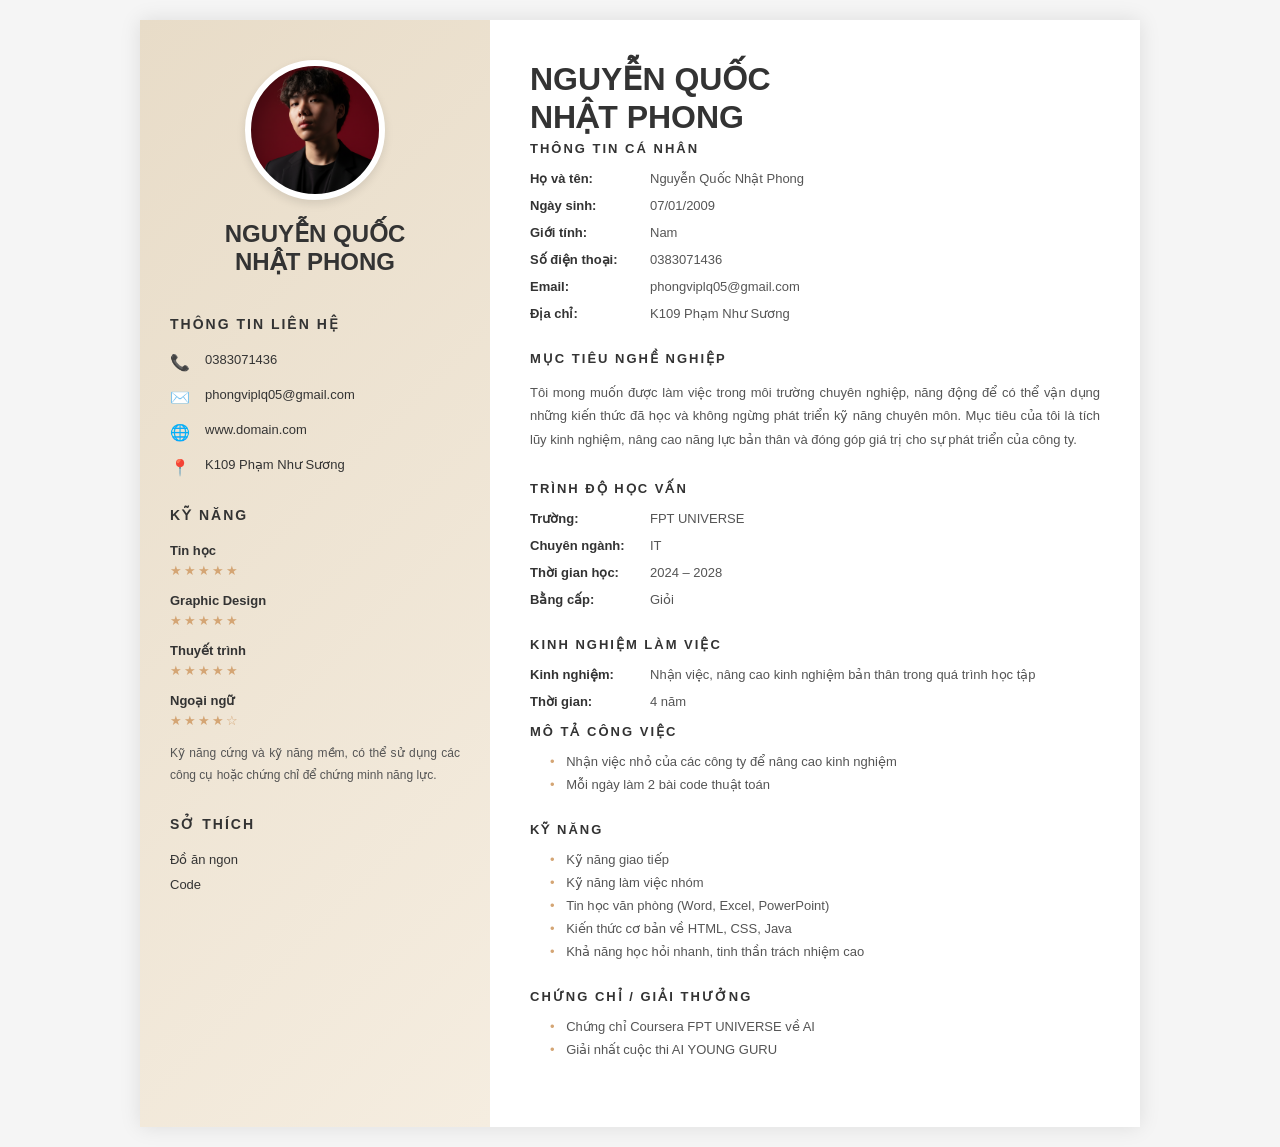
==== index.html @ 402f1f91 "PhongNuyen CV" ====
<!DOCTYPE html>
<html lang="vi">
<head>
    <meta charset="UTF-8">
    <meta name="viewport" content="width=device-width, initial-scale=1.0">
    <title>CV - Nguyễn Quốc Nhật Phong</title>
    <style>
        * {
            margin: 0;
            padding: 0;
            box-sizing: border-box;
        }

        body {
            font-family: 'Arial', sans-serif;
            background-color: #f5f5f5;
            padding: 20px;
        }

        .container {
            display: flex;
            max-width: 1000px;
            margin: 0 auto;
            background-color: white;
            box-shadow: 0 0 20px rgba(0, 0, 0, 0.1);
        }

        .sidebar {
            width: 35%;
            background: linear-gradient(135deg, #e8dcc8 0%, #f5ede0 100%);
            padding: 40px 30px;
            color: #333;
        }

        .main-content {
            width: 65%;
            padding: 40px 40px;
            color: #333;
        }

        .profile-section {
            text-align: center;
            margin-bottom: 40px;
        }

        .profile-img {
            width: 140px;
            height: 140px;
            border-radius: 50%;
            border: 6px solid white;
            background-color: #ddd;
            margin: 0 auto 20px;
            box-shadow: 0 4px 10px rgba(0, 0, 0, 0.1);
        }

        .profile-name {
            font-size: 24px;
            font-weight: bold;
            margin-bottom: 5px;
            color: #333;
        }

        .profile-title {
            font-size: 12px;
            letter-spacing: 3px;
            color: #999;
            font-weight: 600;
        }

        .section-title {
            font-size: 14px;
            font-weight: bold;
            letter-spacing: 2px;
            color: #333;
            margin-bottom: 20px;
            padding-bottom: 10px;
            border-bottom: 2px solid #d4a574;
            margin-top: 30px;
        }

        .sidebar .section-title {
            text-align: left;
            border-bottom: none;
            padding-bottom: 0;
        }

        .contact-item {
            display: flex;
            align-items: flex-start;
            margin-bottom: 15px;
            font-size: 13px;
        }

        .contact-icon {
            width: 20px;
            height: 20px;
            margin-right: 15px;
            flex-shrink: 0;
            display: flex;
            align-items: center;
            justify-content: center;
            font-size: 16px;
        }

        .contact-text {
            word-break: break-word;
        }

        .skill-item {
            margin-bottom: 15px;
            font-size: 13px;
        }

        .skill-name {
            font-weight: 600;
            margin-bottom: 5px;
        }

        .stars {
            color: #d4a574;
            letter-spacing: 2px;
        }

        .hobby-item {
            margin-bottom: 10px;
            font-size: 13px;
        }

        .main-title {
            font-size: 32px;
            font-weight: bold;
            color: #333;
            margin-bottom: 5px;
        }

        .main-subtitle {
            font-size: 13px;
            letter-spacing: 3px;
            color: #999;
            margin-bottom: 30px;
        }

        .content-section {
            margin-bottom: 30px;
        }

        .content-section-title {
            font-size: 13px;
            font-weight: bold;
            letter-spacing: 2px;
            color: #333;
            margin-bottom: 15px;
            text-transform: uppercase;
        }

        .content-text {
            font-size: 13px;
            line-height: 1.8;
            color: #555;
            text-align: justify;
            margin-bottom: 10px;
        }

        .info-row {
            display: flex;
            margin-bottom: 12px;
            font-size: 13px;
        }

        .info-label {
            font-weight: bold;
            width: 120px;
            color: #333;
        }

        .info-value {
            flex: 1;
            color: #555;
        }

        .list-item {
            font-size: 13px;
            margin-left: 20px;
            margin-bottom: 8px;
            color: #555;
        }

        .list-item:before {
            content: "• ";
            margin-right: 8px;
            color: #d4a574;
        }

        @media (max-width: 768px) {
            .container {
                flex-direction: column;
            }

            .sidebar, .main-content {
                width: 100%;
            }
        }
    </style>
</head>
<body>
    <div class="container">
        <!-- Sidebar -->
        <div class="sidebar">
            <div class="profile-section">
                <div class="profile-img" style="background-image: url('phong.jbg.png'); background-size: cover; background-position: center;"></div>
                <div class="profile-name">NGUYỄN QUỐC<br>NHẬT PHONG</div>
            </div>

            <!-- Thông tin liên hệ -->
            <div class="section-title">THÔNG TIN LIÊN HỆ</div>
            <div class="contact-item">
                <div class="contact-icon">📞</div>
                <div class="contact-text">0383071436</div>
            </div>
            <div class="contact-item">
                <div class="contact-icon">✉️</div>
                <div class="contact-text">phongviplq05@gmail.com</div>
            </div>
            <div class="contact-item">
                <div class="contact-icon">🌐</div>
                <div class="contact-text">www.domain.com</div>
            </div>
            <div class="contact-item">
                <div class="contact-icon">📍</div>
                <div class="contact-text">K109 Phạm Như Sương</div>
            </div>

            <!-- Kỹ năng -->
            <div class="section-title">KỸ NĂNG</div>
            <div class="skill-item">
                <div class="skill-name">Tin học</div>
                <div class="stars">★★★★★</div>
            </div>
            <div class="skill-item">
                <div class="skill-name">Graphic Design</div>
                <div class="stars">★★★★★</div>
            </div>
            <div class="skill-item">
                <div class="skill-name">Thuyết trình</div>
                <div class="stars">★★★★★</div>
            </div>
            <div class="skill-item">
                <div class="skill-name">Ngoại ngữ</div>
                <div class="stars">★★★★☆</div>
            </div>
            <div class="content-text" style="margin-top: 15px; font-size: 12px;">
                Kỹ năng cứng và kỹ năng mềm, có thể sử dụng các công cụ hoặc chứng chỉ để chứng minh năng lực.
            </div>

            <!-- Sở thích -->
            <div class="section-title">SỞ THÍCH</div>
            <div class="hobby-item">Đồ ăn ngon</div>
            <div class="hobby-item">Code</div>
        </div>

        <!-- Main Content -->
        <div class="main-content">
            <div class="main-title">NGUYỄN QUỐC<br>NHẬT PHONG</div>

            <!-- Thông tin cá nhân -->
            <div class="content-section">
                <div class="content-section-title">THÔNG TIN CÁ NHÂN</div>
                <div class="info-row">
                    <div class="info-label">Họ và tên:</div>
                    <div class="info-value">Nguyễn Quốc Nhật Phong</div>
                </div>
                <div class="info-row">
                    <div class="info-label">Ngày sinh:</div>
                    <div class="info-value">07/01/2009</div>
                </div>
                <div class="info-row">
                    <div class="info-label">Giới tính:</div>
                    <div class="info-value">Nam</div>
                </div>
                <div class="info-row">
                    <div class="info-label">Số điện thoại:</div>
                    <div class="info-value">0383071436</div>
                </div>
                <div class="info-row">
                    <div class="info-label">Email:</div>
                    <div class="info-value">phongviplq05@gmail.com</div>
                </div>
                <div class="info-row">
                    <div class="info-label">Địa chỉ:</div>
                    <div class="info-value">K109 Phạm Như Sương</div>
                </div>
            </div>

            <!-- Mục tiêu nghề nghiệp -->
            <div class="content-section">
                <div class="content-section-title">MỤC TIÊU NGHỀ NGHIỆP</div>
                <div class="content-text">
                    Tôi mong muốn được làm việc trong môi trường chuyên nghiệp, năng động để có thể vận dụng những kiến thức đã học và không ngừng phát triển kỹ năng chuyên môn. Mục tiêu của tôi là tích lũy kinh nghiệm, nâng cao năng lực bản thân và đóng góp giá trị cho sự phát triển của công ty.
                </div>
            </div>

            <!-- Trình độ học vấn -->
            <div class="content-section">
                <div class="content-section-title">TRÌNH ĐỘ HỌC VẤN</div>
                <div class="info-row">
                    <div class="info-label">Trường:</div>
                    <div class="info-value">FPT UNIVERSE</div>
                </div>
                <div class="info-row">
                    <div class="info-label">Chuyên ngành:</div>
                    <div class="info-value">IT</div>
                </div>
                <div class="info-row">
                    <div class="info-label">Thời gian học:</div>
                    <div class="info-value">2024 – 2028</div>
                </div>
                <div class="info-row">
                    <div class="info-label">Bằng cấp:</div>
                    <div class="info-value">Giỏi</div>
                </div>
            </div>

            <!-- Kinh nghiệm làm việc -->
            <div class="content-section">
                <div class="content-section-title">KINH NGHIỆM LÀM VIỆC</div>
                <div class="info-row">
                    <div class="info-label">Kinh nghiệm:</div>
                    <div class="info-value">Nhận việc, nâng cao kinh nghiệm bản thân trong quá trình học tập</div>
                </div>
                <div class="info-row">
                    <div class="info-label">Thời gian:</div>
                    <div class="info-value">4 năm</div>
                </div>
                <div class="content-section-title" style="margin-top: 15px;">MÔ TẢ CÔNG VIỆC</div>
                <div class="list-item">Nhận việc nhỏ của các công ty để nâng cao kinh nghiệm</div>
                <div class="list-item">Mỗi ngày làm 2 bài code thuật toán</div>
            </div>

            <!-- Kỹ năng -->
            <div class="content-section">
                <div class="content-section-title">KỸ NĂNG</div>
                <div class="list-item">Kỹ năng giao tiếp</div>
                <div class="list-item">Kỹ năng làm việc nhóm</div>
                <div class="list-item">Tin học văn phòng (Word, Excel, PowerPoint)</div>
                <div class="list-item">Kiến thức cơ bản về HTML, CSS, Java</div>
                <div class="list-item">Khả năng học hỏi nhanh, tinh thần trách nhiệm cao</div>
            </div>

            <!-- Chứng chỉ / Giải thưởng -->
            <div class="content-section">
                <div class="content-section-title">CHỨNG CHỈ / GIẢI THƯỞNG</div>
                <div class="list-item">Chứng chỉ Coursera FPT UNIVERSE về AI</div>
                <div class="list-item">Giải nhất cuộc thi AI YOUNG GURU</div>
            </div>
        </div>
    </div>
</body>
</html>
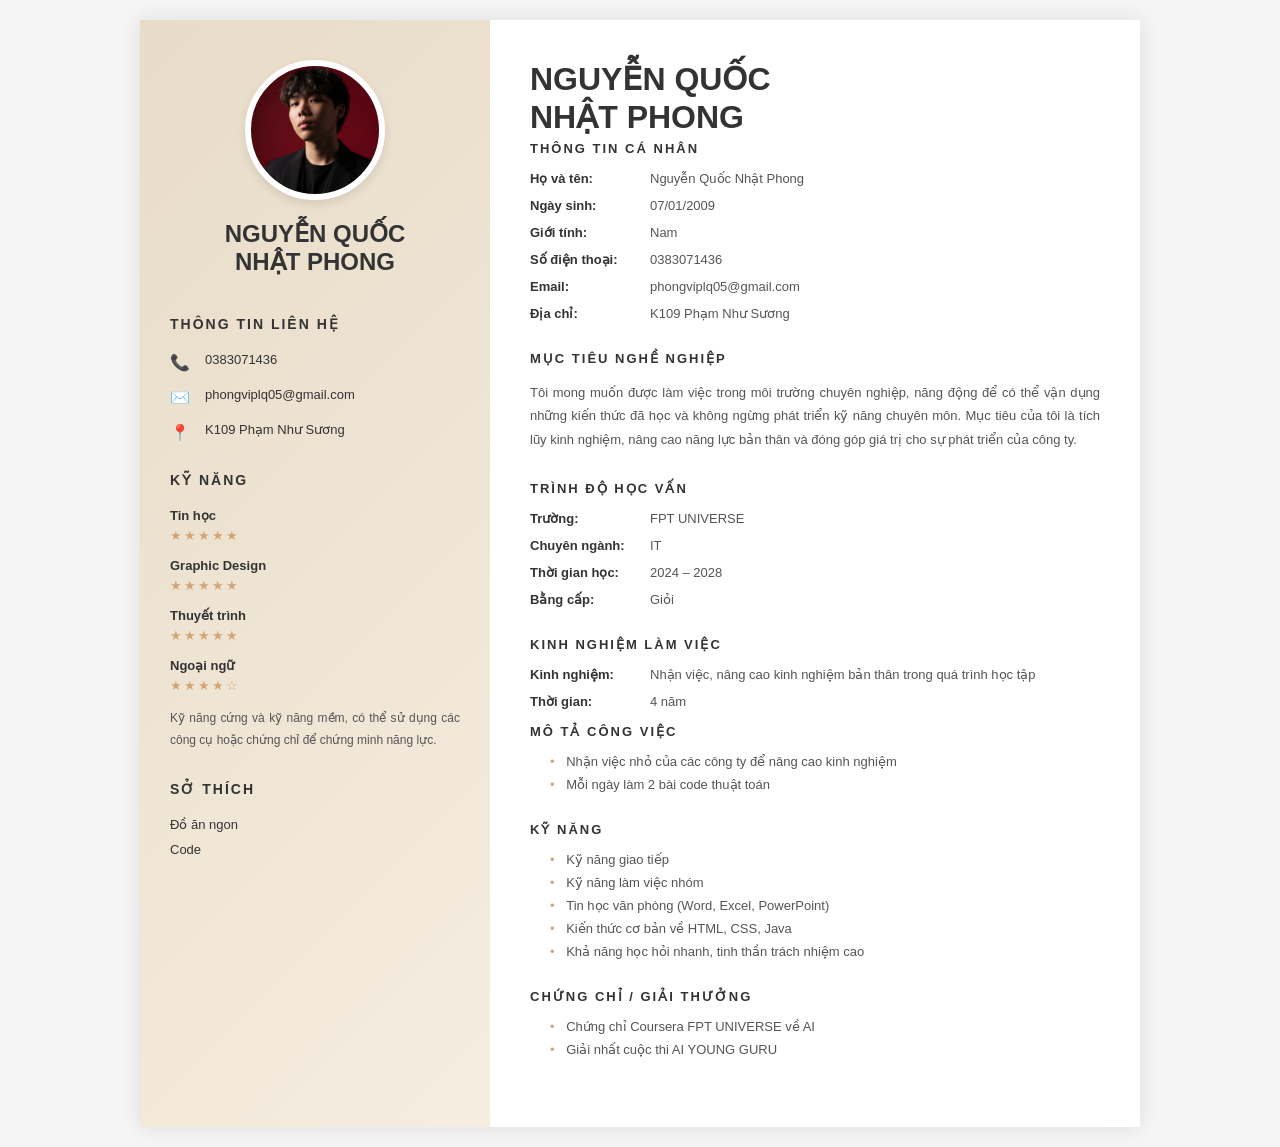
==== commit 72e90f68: "Remove website contact item from index.html Removed contact item for website from the contact list." ====
--- a/index.html
+++ b/index.html
@@ -221,10 +221,7 @@
                 <div class="contact-icon">✉️</div>
                 <div class="contact-text">phongviplq05@gmail.com</div>
             </div>
-            <div class="contact-item">
-                <div class="contact-icon">🌐</div>
-                <div class="contact-text">www.domain.com</div>
-            </div>
+         
             <div class="contact-item">
                 <div class="contact-icon">📍</div>
                 <div class="contact-text">K109 Phạm Như Sương</div>
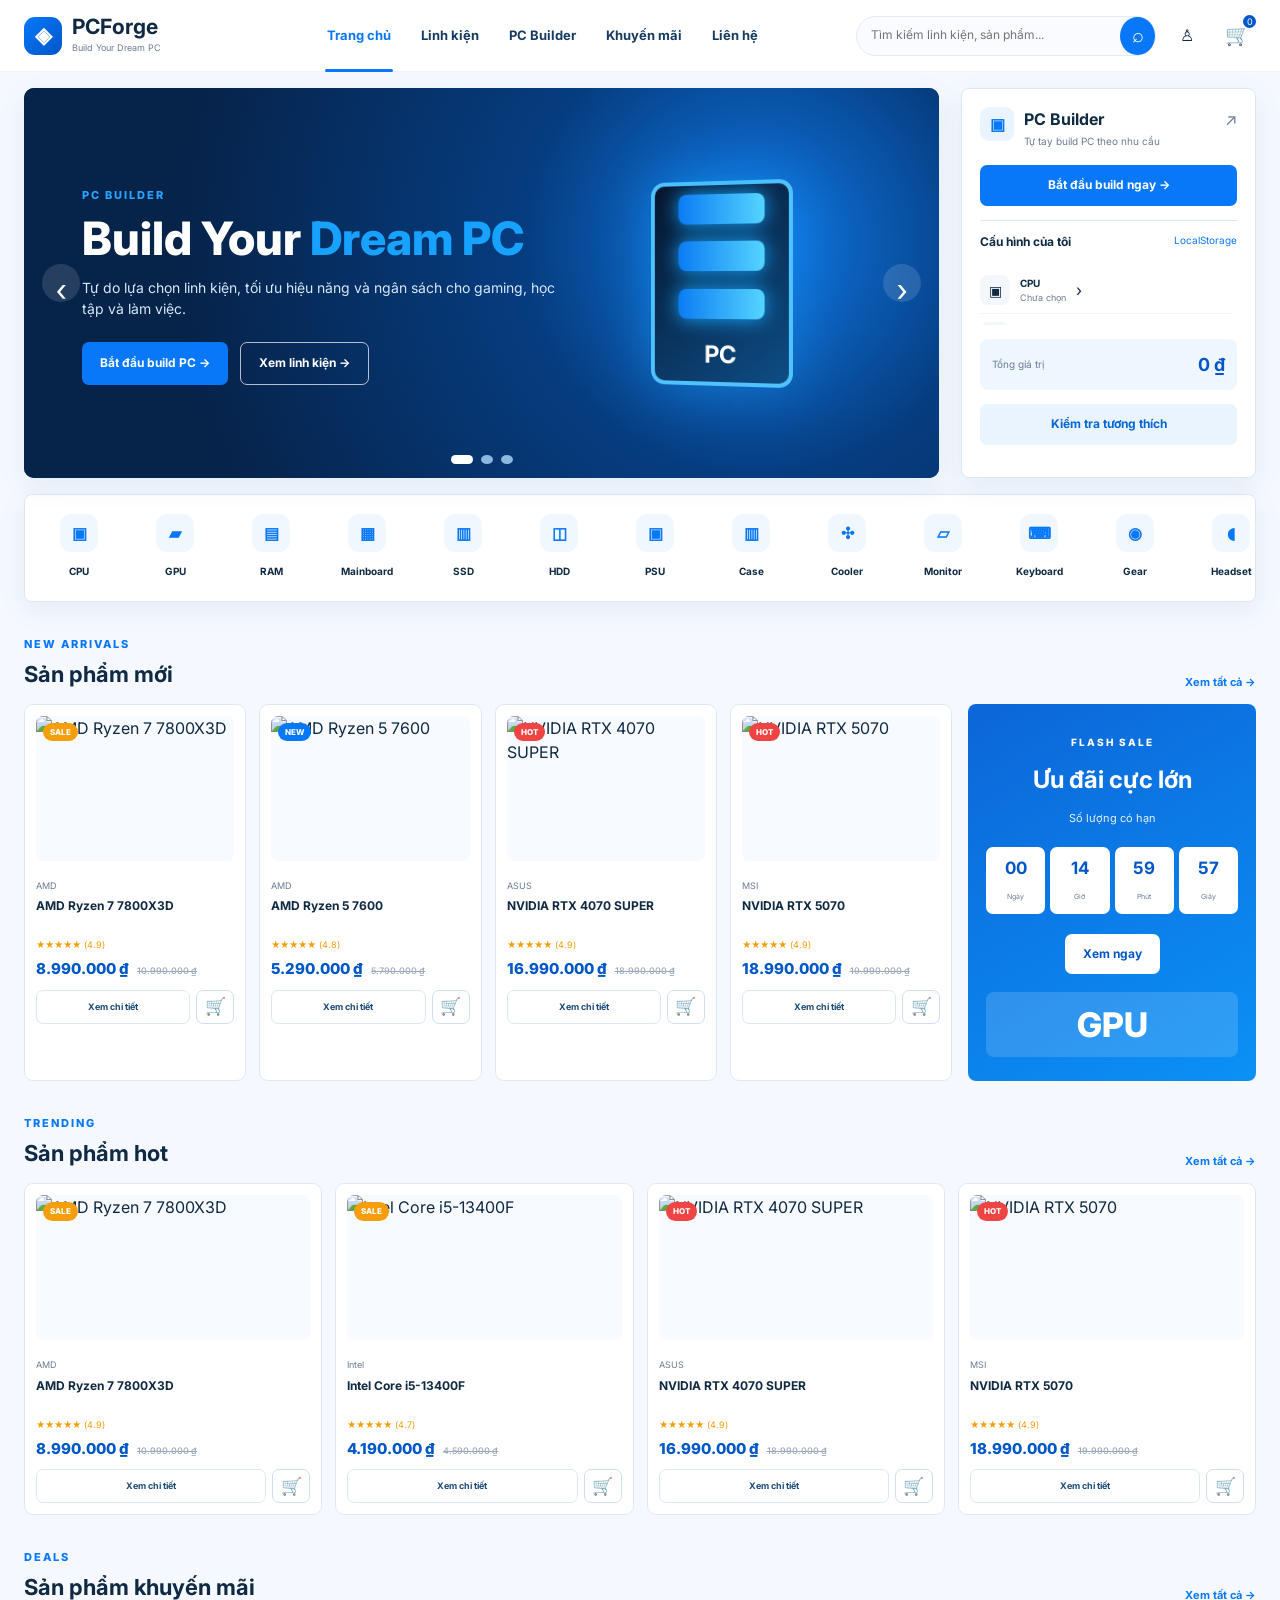
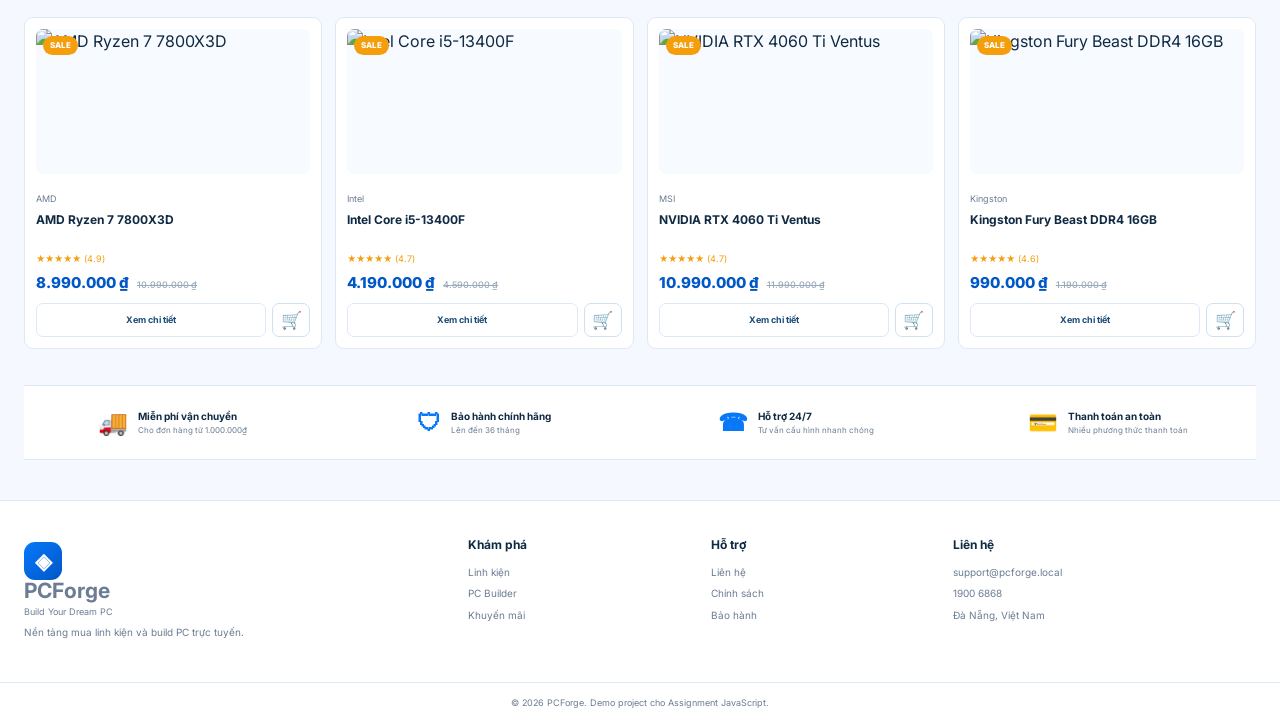
==== commit 3e4e1d74: "PCForge website" ====
--- a/index.html
+++ b/index.html
@@ -1,355 +1,192 @@
 <!DOCTYPE html>
 <html lang="vi">
+
 <head>
-    <meta charset="UTF-8">
-    <meta name="viewport" content="width=device-width, initial-scale=1.0">
-    <title>CV - Nguyễn Quốc Nhật Phong</title>
-    <style>
-        * {
-            margin: 0;
-            padding: 0;
-            box-sizing: border-box;
-        }
+  <meta charset="UTF-8">
+  <meta name="viewport" content="width=device-width, initial-scale=1.0">
+  <meta name="description" content="PCForge - Build PC và mua linh kiện máy tính">
+  <title>PCForge - Build Your Dream PC</title>
+  <link rel="preconnect" href="https://fonts.googleapis.com">
+  <link rel="preconnect" href="https://fonts.gstatic.com" crossorigin>
+  <link href="https://fonts.googleapis.com/css2?family=Inter:wght@400;500;600;700;800&display=swap" rel="stylesheet">
+  <link rel="stylesheet" href="css/style.css">
+  <link rel="stylesheet" href="css/responsive.css">
+</head>
 
-        body {
-            font-family: 'Arial', sans-serif;
-            background-color: #f5f5f5;
-            padding: 20px;
-        }
+<body>
+  <div id="toast-container"></div>
 
-        .container {
-            display: flex;
-            max-width: 1000px;
-            margin: 0 auto;
-            background-color: white;
-            box-shadow: 0 0 20px rgba(0, 0, 0, 0.1);
-        }
+  <header class="site-header">
+    <div class="container header-inner">
+      <a class="brand" href="index.html">
+        <span class="brand-mark">◈</span>
+        <span><strong>PCForge</strong><small>Build Your Dream PC</small></span>
+      </a>
+      <button class="mobile-menu-btn" id="mobileMenuBtn" aria-label="Mở menu">☰</button>
+      <nav class="main-nav" id="mainNav">
+        <a class="active" href="index.html">Trang chủ</a>
+        <a href="products.html">Linh kiện</a>
+        <a href="builder.html">PC Builder</a>
+        <a href="products.html?filter=sale">Khuyến mãi</a>
+        <a href="contact.html">Liên hệ</a>
+      </nav>
+      <div class="header-actions">
+        <div class="search-box">
+          <input id="globalSearch" type="search" placeholder="Tìm kiếm linh kiện, sản phẩm...">
+          <button id="globalSearchBtn" aria-label="Tìm kiếm">⌕</button>
+        </div>
+        <a class="icon-btn" href="contact.html" aria-label="Tài khoản">♙</a>
+        <a class="cart-btn" href="cart.html" aria-label="Giỏ hàng">🛒<span id="cartBadge">0</span></a>
+      </div>
+    </div>
+  </header>
 
-        .sidebar {
-            width: 35%;
-            background: linear-gradient(135deg, #e8dcc8 0%, #f5ede0 100%);
-            padding: 40px 30px;
-            color: #333;
-        }
-
-        .main-content {
-            width: 65%;
-            padding: 40px 40px;
-            color: #333;
-        }
-
-        .profile-section {
-            text-align: center;
-            margin-bottom: 40px;
-        }
-
-        .profile-img {
-            width: 140px;
-            height: 140px;
-            border-radius: 50%;
-            border: 6px solid white;
-            background-color: #ddd;
-            margin: 0 auto 20px;
-            box-shadow: 0 4px 10px rgba(0, 0, 0, 0.1);
-        }
-
-        .profile-name {
-            font-size: 24px;
-            font-weight: bold;
-            margin-bottom: 5px;
-            color: #333;
-        }
-
-        .profile-title {
-            font-size: 12px;
-            letter-spacing: 3px;
-            color: #999;
-            font-weight: 600;
-        }
-
-        .section-title {
-            font-size: 14px;
-            font-weight: bold;
-            letter-spacing: 2px;
-            color: #333;
-            margin-bottom: 20px;
-            padding-bottom: 10px;
-            border-bottom: 2px solid #d4a574;
-            margin-top: 30px;
-        }
-
-        .sidebar .section-title {
-            text-align: left;
-            border-bottom: none;
-            padding-bottom: 0;
-        }
-
-        .contact-item {
-            display: flex;
-            align-items: flex-start;
-            margin-bottom: 15px;
-            font-size: 13px;
-        }
-
-        .contact-icon {
-            width: 20px;
-            height: 20px;
-            margin-right: 15px;
-            flex-shrink: 0;
-            display: flex;
-            align-items: center;
-            justify-content: center;
-            font-size: 16px;
-        }
-
-        .contact-text {
-            word-break: break-word;
-        }
-
-        .skill-item {
-            margin-bottom: 15px;
-            font-size: 13px;
-        }
-
-        .skill-name {
-            font-weight: 600;
-            margin-bottom: 5px;
-        }
-
-        .stars {
-            color: #d4a574;
-            letter-spacing: 2px;
-        }
-
-        .hobby-item {
-            margin-bottom: 10px;
-            font-size: 13px;
-        }
-
-        .main-title {
-            font-size: 32px;
-            font-weight: bold;
-            color: #333;
-            margin-bottom: 5px;
-        }
-
-        .main-subtitle {
-            font-size: 13px;
-            letter-spacing: 3px;
-            color: #999;
-            margin-bottom: 30px;
-        }
-
-        .content-section {
-            margin-bottom: 30px;
-        }
-
-        .content-section-title {
-            font-size: 13px;
-            font-weight: bold;
-            letter-spacing: 2px;
-            color: #333;
-            margin-bottom: 15px;
-            text-transform: uppercase;
-        }
-
-        .content-text {
-            font-size: 13px;
-            line-height: 1.8;
-            color: #555;
-            text-align: justify;
-            margin-bottom: 10px;
-        }
-
-        .info-row {
-            display: flex;
-            margin-bottom: 12px;
-            font-size: 13px;
-        }
-
-        .info-label {
-            font-weight: bold;
-            width: 120px;
-            color: #333;
-        }
-
-        .info-value {
-            flex: 1;
-            color: #555;
-        }
-
-        .list-item {
-            font-size: 13px;
-            margin-left: 20px;
-            margin-bottom: 8px;
-            color: #555;
-        }
-
-        .list-item:before {
-            content: "• ";
-            margin-right: 8px;
-            color: #d4a574;
-        }
-
-        @media (max-width: 768px) {
-            .container {
-                flex-direction: column;
-            }
-
-            .sidebar, .main-content {
-                width: 100%;
-            }
-        }
-    </style>
-</head>
-<body>
-    <div class="container">
-        <!-- Sidebar -->
-        <div class="sidebar">
-            <div class="profile-section">
-                <div class="profile-img" style="background-image: url('phong.jbg.png'); background-size: cover; background-position: center;"></div>
-                <div class="profile-name">NGUYỄN QUỐC<br>NHẬT PHONG</div>
+  <main>
+    <section class="hero-wrap">
+      <div class="container hero-grid">
+        <div class="hero-slider" id="heroSlider">
+          <div class="hero-slide active">
+            <div class="hero-copy">
+              <span class="eyebrow">PC BUILDER</span>
+              <h1>Build Your <em>Dream PC</em></h1>
+              <p>Tự do lựa chọn linh kiện, tối ưu hiệu năng và ngân sách cho gaming, học tập và làm việc.</p>
+              <div class="hero-buttons">
+                <a class="btn btn-primary" href="builder.html">Bắt đầu build PC →</a>
+                <a class="btn btn-outline-light" href="products.html">Xem linh kiện →</a>
+              </div>
             </div>
-
-            <!-- Thông tin liên hệ -->
-            <div class="section-title">THÔNG TIN LIÊN HỆ</div>
-            <div class="contact-item">
-                <div class="contact-icon">📞</div>
-                <div class="contact-text">0383071436</div>
+            <div class="hero-pc-art">
+              <div class="pc-case"><span></span><span></span><span></span><b>PC</b></div>
             </div>
-            <div class="contact-item">
-                <div class="contact-icon">✉️</div>
-                <div class="contact-text">phongviplq05@gmail.com</div>
+          </div>
+          <div class="hero-slide">
+            <div class="hero-copy">
+              <span class="eyebrow">COMPONENT STORE</span>
+              <h1>Linh kiện <em>chính hãng</em></h1>
+              <p>CPU, GPU, RAM, SSD, PSU và nhiều linh kiện được chọn lọc cho cấu hình của bạn.</p>
+              <div class="hero-buttons">
+                <a class="btn btn-primary" href="products.html">Khám phá linh kiện →</a>
+              </div>
             </div>
-         
-            <div class="contact-item">
-                <div class="contact-icon">📍</div>
-                <div class="contact-text">K109 Phạm Như Sương</div>
+            <div class="hero-pc-art hero-art-alt">
+              <div class="floating-chip">GPU</div>
+              <div class="floating-chip">CPU</div>
+              <div class="floating-chip">SSD</div>
             </div>
-
-            <!-- Kỹ năng -->
-            <div class="section-title">KỸ NĂNG</div>
-            <div class="skill-item">
-                <div class="skill-name">Tin học</div>
-                <div class="stars">★★★★★</div>
+          </div>
+          <div class="hero-slide">
+            <div class="hero-copy">
+              <span class="eyebrow">FLASH SALE</span>
+              <h1>Nâng cấp PC <em>tiết kiệm hơn</em></h1>
+              <p>Ưu đãi giới hạn cho các linh kiện gaming hot nhất.</p>
+              <div class="hero-buttons">
+                <a class="btn btn-primary" href="products.html?filter=sale">Xem khuyến mãi →</a>
+              </div>
             </div>
-            <div class="skill-item">
-                <div class="skill-name">Graphic Design</div>
-                <div class="stars">★★★★★</div>
+            <div class="hero-pc-art">
+              <div class="sale-orb">SALE</div>
             </div>
-            <div class="skill-item">
-                <div class="skill-name">Thuyết trình</div>
-                <div class="stars">★★★★★</div>
-            </div>
-            <div class="skill-item">
-                <div class="skill-name">Ngoại ngữ</div>
-                <div class="stars">★★★★☆</div>
-            </div>
-            <div class="content-text" style="margin-top: 15px; font-size: 12px;">
-                Kỹ năng cứng và kỹ năng mềm, có thể sử dụng các công cụ hoặc chứng chỉ để chứng minh năng lực.
-            </div>
-
-            <!-- Sở thích -->
-            <div class="section-title">SỞ THÍCH</div>
-            <div class="hobby-item">Đồ ăn ngon</div>
-            <div class="hobby-item">Code</div>
+          </div>
+          <button class="slider-arrow prev" id="prevSlide">‹</button>
+          <button class="slider-arrow next" id="nextSlide">›</button>
+          <div class="slider-dots" id="sliderDots"></div>
         </div>
 
-        <!-- Main Content -->
-        <div class="main-content">
-            <div class="main-title">NGUYỄN QUỐC<br>NHẬT PHONG</div>
+        <aside class="builder-mini">
+          <div class="builder-mini-head">
+            <div><span class="mini-icon">▣</span>
+              <div>
+                <h2>PC Builder</h2>
+                <p>Tự tay build PC theo nhu cầu</p>
+              </div>
+            </div>
+            <a href="builder.html">↗</a>
+          </div>
+          <a class="btn btn-primary full" href="builder.html">Bắt đầu build ngay →</a>
+          <div class="build-mini-title"><strong>Cấu hình của tôi</strong><span>LocalStorage</span></div>
+          <div id="miniBuildList"></div>
+          <div class="mini-total"><span>Tổng giá trị</span><strong id="miniBuildTotal">0 ₫</strong></div>
+          <a class="btn btn-secondary full" href="builder.html">Kiểm tra tương thích</a>
+        </aside>
+      </div>
+    </section>
 
-            <!-- Thông tin cá nhân -->
-            <div class="content-section">
-                <div class="content-section-title">THÔNG TIN CÁ NHÂN</div>
-                <div class="info-row">
-                    <div class="info-label">Họ và tên:</div>
-                    <div class="info-value">Nguyễn Quốc Nhật Phong</div>
-                </div>
-                <div class="info-row">
-                    <div class="info-label">Ngày sinh:</div>
-                    <div class="info-value">07/01/2009</div>
-                </div>
-                <div class="info-row">
-                    <div class="info-label">Giới tính:</div>
-                    <div class="info-value">Nam</div>
-                </div>
-                <div class="info-row">
-                    <div class="info-label">Số điện thoại:</div>
-                    <div class="info-value">0383071436</div>
-                </div>
-                <div class="info-row">
-                    <div class="info-label">Email:</div>
-                    <div class="info-value">phongviplq05@gmail.com</div>
-                </div>
-                <div class="info-row">
-                    <div class="info-label">Địa chỉ:</div>
-                    <div class="info-value">K109 Phạm Như Sương</div>
-                </div>
-            </div>
+    <section class="container category-strip" id="categoryStrip"></section>
 
-            <!-- Mục tiêu nghề nghiệp -->
-            <div class="content-section">
-                <div class="content-section-title">MỤC TIÊU NGHỀ NGHIỆP</div>
-                <div class="content-text">
-                    Tôi mong muốn được làm việc trong môi trường chuyên nghiệp, năng động để có thể vận dụng những kiến thức đã học và không ngừng phát triển kỹ năng chuyên môn. Mục tiêu của tôi là tích lũy kinh nghiệm, nâng cao năng lực bản thân và đóng góp giá trị cho sự phát triển của công ty.
-                </div>
-            </div>
+    <section class="container section">
+      <div class="section-heading">
+        <div><span class="section-kicker">NEW ARRIVALS</span>
+          <h2>Sản phẩm mới</h2>
+        </div><a href="products.html?filter=new">Xem tất cả →</a>
+      </div>
+      <div class="content-grid">
+        <div class="product-grid" id="newProducts"></div>
+        <aside class="flash-sale">
+          <span class="sale-label">FLASH SALE</span>
+          <h3>Ưu đãi cực lớn</h3>
+          <p>Số lượng có hạn</p>
+          <div class="countdown" id="countdown">
+            <span><b>00</b><small>Ngày</small></span><span><b>15</b><small>Giờ</small></span><span><b>42</b><small>Phút</small></span><span><b>21</b><small>Giây</small></span>
+          </div>
+          <a class="btn btn-white" href="products.html?filter=sale">Xem ngay</a>
+          <div class="sale-gpu">GPU</div>
+        </aside>
+      </div>
+    </section>
 
-            <!-- Trình độ học vấn -->
-            <div class="content-section">
-                <div class="content-section-title">TRÌNH ĐỘ HỌC VẤN</div>
-                <div class="info-row">
-                    <div class="info-label">Trường:</div>
-                    <div class="info-value">FPT UNIVERSE</div>
-                </div>
-                <div class="info-row">
-                    <div class="info-label">Chuyên ngành:</div>
-                    <div class="info-value">IT</div>
-                </div>
-                <div class="info-row">
-                    <div class="info-label">Thời gian học:</div>
-                    <div class="info-value">2024 – 2028</div>
-                </div>
-                <div class="info-row">
-                    <div class="info-label">Bằng cấp:</div>
-                    <div class="info-value">Giỏi</div>
-                </div>
-            </div>
+    <section class="container section">
+      <div class="section-heading">
+        <div><span class="section-kicker">TRENDING</span>
+          <h2> Sản phẩm hot</h2>
+        </div><a href="products.html?filter=hot">Xem tất cả →</a>
+      </div>
+      <div class="product-grid" id="hotProducts"></div>
+    </section>
 
-            <!-- Kinh nghiệm làm việc -->
-            <div class="content-section">
-                <div class="content-section-title">KINH NGHIỆM LÀM VIỆC</div>
-                <div class="info-row">
-                    <div class="info-label">Kinh nghiệm:</div>
-                    <div class="info-value">Nhận việc, nâng cao kinh nghiệm bản thân trong quá trình học tập</div>
-                </div>
-                <div class="info-row">
-                    <div class="info-label">Thời gian:</div>
-                    <div class="info-value">4 năm</div>
-                </div>
-                <div class="content-section-title" style="margin-top: 15px;">MÔ TẢ CÔNG VIỆC</div>
-                <div class="list-item">Nhận việc nhỏ của các công ty để nâng cao kinh nghiệm</div>
-                <div class="list-item">Mỗi ngày làm 2 bài code thuật toán</div>
-            </div>
+    <section class="container section">
+      <div class="section-heading">
+        <div><span class="section-kicker">DEALS</span>
+          <h2>Sản phẩm khuyến mãi</h2>
+        </div><a href="products.html?filter=sale">Xem tất cả →</a>
+      </div>
+      <div class="product-grid" id="saleProducts"></div>
+    </section>
 
-            <!-- Kỹ năng -->
-            <div class="content-section">
-                <div class="content-section-title">KỸ NĂNG</div>
-                <div class="list-item">Kỹ năng giao tiếp</div>
-                <div class="list-item">Kỹ năng làm việc nhóm</div>
-                <div class="list-item">Tin học văn phòng (Word, Excel, PowerPoint)</div>
-                <div class="list-item">Kiến thức cơ bản về HTML, CSS, Java</div>
-                <div class="list-item">Khả năng học hỏi nhanh, tinh thần trách nhiệm cao</div>
-            </div>
+    <section class="container benefits">
+      <div><b>🚚</b><span><strong>Miễn phí vận chuyển</strong><small>Cho đơn hàng từ 1.000.000₫</small></span></div>
+      <div><b>🛡</b><span><strong>Bảo hành chính hãng</strong><small>Lên đến 36 tháng</small></span></div>
+      <div><b>☎</b><span><strong>Hỗ trợ 24/7</strong><small>Tư vấn cấu hình nhanh chóng</small></span></div>
+      <div><b>💳</b><span><strong>Thanh toán an toàn</strong><small>Nhiều phương thức thanh toán</small></span></div>
+    </section>
+  </main>
 
-            <!-- Chứng chỉ / Giải thưởng -->
-            <div class="content-section">
-                <div class="content-section-title">CHỨNG CHỈ / GIẢI THƯỞNG</div>
-                <div class="list-item">Chứng chỉ Coursera FPT UNIVERSE về AI</div>
-                <div class="list-item">Giải nhất cuộc thi AI YOUNG GURU</div>
-            </div>
-        </div>
+  <footer class="site-footer">
+    <div class="container footer-grid">
+      <div><a class="brand footer-brand" href="index.html"><span
+            class="brand-mark">◈</span><span><strong>PCForge</strong><small>Build Your Dream PC</small></span></a>
+        <p>Nền tảng mua linh kiện và build PC trực tuyến.</p>
+      </div>
+      <div>
+        <h4>Khám phá</h4><a href="products.html">Linh kiện</a><a href="builder.html">PC Builder</a><a
+          href="products.html?filter=sale">Khuyến mãi</a>
+      </div>
+      <div>
+        <h4>Hỗ trợ</h4><a href="contact.html">Liên hệ</a><a href="contact.html">Chính sách</a><a href="contact.html">Bảo
+          hành</a>
+      </div>
+      <div>
+        <h4>Liên hệ</h4>
+        <p>support@pcforge.local</p>
+        <p>1900 6868</p>
+        <p>Đà Nẵng, Việt Nam</p>
+      </div>
     </div>
+    <div class="footer-bottom">© 2026 PCForge. Demo project cho Assignment JavaScript.</div>
+  </footer>
+
+  <script src="js/data.js"></script>
+  <script src="js/app.js"></script>
+  <script src="js/slider.js"></script>
 </body>
-</html>
+
+</html>
--- a/css/style.css
+++ b/css/style.css
@@ -0,0 +1,1035 @@
+:root {
+    --blue: #0878f9;
+    --blue-dark: #0057c8;
+    --blue-soft: #eaf4ff;
+    --bg: #f5f9ff;
+    --text: #102a43;
+    --muted: #6b7c93;
+    --line: #dce8f5;
+    --white: #fff;
+    --green: #16a34a;
+    --yellow: #f59e0b;
+    --red: #ef4444;
+    --shadow: 0 8px 28px rgba(31, 79, 130, .08)
+}
+
+* {
+    box-sizing: border-box
+}
+
+html {
+    scroll-behavior: smooth
+}
+
+body {
+    margin: 0;
+    font-family: Inter, Arial, sans-serif;
+    background: var(--bg);
+    color: var(--text);
+    line-height: 1.55
+}
+
+a {
+    text-decoration: none;
+    color: inherit
+}
+
+button,
+input,
+select,
+textarea {
+    font: inherit
+}
+
+button {
+    cursor: pointer
+}
+
+.container {
+    width: min(1420px, calc(100% - 48px));
+    margin: auto
+}
+
+.site-header {
+    height: 72px;
+    background: #fff;
+    border-bottom: 1px solid #edf3f9;
+    position: sticky;
+    top: 0;
+    z-index: 50
+}
+
+.header-inner {
+    height: 100%;
+    display: flex;
+    align-items: center;
+    gap: 28px
+}
+
+.brand {
+    display: flex;
+    align-items: center;
+    gap: 10px;
+    min-width: 205px
+}
+
+.brand-mark {
+    width: 38px;
+    height: 38px;
+    border-radius: 11px;
+    background: linear-gradient(135deg, var(--blue), var(--blue-dark));
+    color: #fff;
+    display: grid;
+    place-items: center;
+    font-size: 22px;
+    font-weight: 800
+}
+
+.brand strong {
+    display: block;
+    font-size: 21px;
+    line-height: 1
+}
+
+.brand small {
+    display: block;
+    color: var(--muted);
+    font-size: 9px;
+    margin-top: 4px
+}
+
+.main-nav {
+    display: flex;
+    align-items: center;
+    gap: 26px;
+    flex: 1;
+    justify-content: center
+}
+
+.main-nav a {
+    font-size: 13px;
+    font-weight: 700;
+    color: #173b62;
+    padding: 26px 2px;
+    position: relative
+}
+
+.main-nav a.active,
+.main-nav a:hover {
+    color: var(--blue)
+}
+
+.main-nav a.active:after {
+    content: "";
+    position: absolute;
+    height: 3px;
+    bottom: 0;
+    left: 0;
+    right: 0;
+    border-radius: 4px;
+    background: var(--blue)
+}
+
+.header-actions {
+    display: flex;
+    align-items: center;
+    gap: 12px
+}
+
+.search-box {
+    width: 300px;
+    height: 40px;
+    border: 1px solid #e2ebf5;
+    border-radius: 22px;
+    display: flex;
+    background: #f9fbfe
+}
+
+.search-box input {
+    border: 0;
+    outline: 0;
+    background: transparent;
+    padding: 0 14px;
+    width: 100%;
+    font-size: 12px
+}
+
+.search-box button {
+    border: 0;
+    background: var(--blue);
+    color: #fff;
+    width: 38px;
+    height: 38px;
+    border-radius: 50%;
+    font-size: 20px
+}
+
+.icon-btn,
+.cart-btn {
+    width: 38px;
+    height: 38px;
+    display: grid;
+    place-items: center;
+    border-radius: 50%;
+    position: relative
+}
+
+.cart-btn {
+    font-size: 20px
+}
+
+.cart-btn:hover,
+.icon-btn:hover {
+    background: var(--blue-soft)
+}
+
+#cartBadge {
+    position: absolute;
+    right: -2px;
+    top: -4px;
+    background: var(--blue-dark);
+    color: #fff;
+    border-radius: 10px;
+    min-width: 17px;
+    height: 17px;
+    font-size: 9px;
+    display: grid;
+    place-items: center;
+    border: 2px solid #fff
+}
+
+.mobile-menu-btn {
+    display: none;
+    border: 0;
+    background: none;
+    font-size: 24px
+}
+
+.hero-wrap {
+    padding: 16px 0
+}
+
+.hero-grid {
+    display: grid;
+    grid-template-columns: minmax(0, 1fr) 295px;
+    gap: 22px
+}
+
+.hero-slider {
+    height: 390px;
+    border-radius: 10px;
+    overflow: hidden;
+    position: relative;
+    background: #072d5c;
+    color: #fff;
+    box-shadow: var(--shadow)
+}
+
+.hero-slide {
+    position: absolute;
+    inset: 0;
+    padding: 42px 58px;
+    display: none;
+    background: radial-gradient(circle at 80% 40%, #0e79e9 0, #063d80 30%, #06234a 75%)
+}
+
+.hero-slide.active {
+    display: flex;
+    align-items: center;
+    justify-content: space-between
+}
+
+.hero-copy {
+    max-width: 570px;
+    z-index: 2
+}
+
+.eyebrow,
+.section-kicker {
+    font-size: 11px;
+    letter-spacing: 2px;
+    font-weight: 800;
+    color: var(--blue)
+}
+
+.hero-slide .eyebrow {
+    color: #27a4ff
+}
+
+.hero-copy h1 {
+    font-size: 46px;
+    line-height: 1.05;
+    margin: 8px 0 14px;
+    font-weight: 800
+}
+
+.hero-copy h1 em {
+    font-style: normal;
+    color: #18a2ff
+}
+
+.hero-copy p {
+    font-size: 14px;
+    color: #d7e8fb;
+    max-width: 510px
+}
+
+.hero-buttons {
+    display: flex;
+    gap: 12px;
+    margin-top: 22px
+}
+
+.btn {
+    border: 0;
+    border-radius: 7px;
+    padding: 11px 18px;
+    font-weight: 700;
+    font-size: 12px;
+    display: inline-flex;
+    justify-content: center;
+    align-items: center;
+    gap: 7px
+}
+
+.btn-primary {
+    background: var(--blue);
+    color: #fff
+}
+
+.btn-primary:hover {
+    background: var(--blue-dark)
+}
+
+.btn-secondary {
+    background: #eaf4ff;
+    color: #0567d5
+}
+
+.btn-outline {
+    background: #fff;
+    border: 1px solid var(--line);
+    color: #1c4b78
+}
+
+.btn-outline-light {
+    border: 1px solid rgba(255, 255, 255, .7);
+    color: #fff;
+    background: transparent
+}
+
+.btn-white {
+    background: #fff;
+    color: var(--blue-dark)
+}
+
+.full {
+    width: 100%
+}
+
+.hero-pc-art {
+    width: 43%;
+    height: 230px;
+    display: grid;
+    place-items: center;
+    position: relative
+}
+
+.pc-case {
+    width: 145px;
+    height: 205px;
+    border: 4px solid #4fc2ff;
+    border-radius: 14px;
+    background: linear-gradient(140deg, #07152d, #0d4d86);
+    box-shadow: 0 0 55px rgba(25, 162, 255, .5);
+    transform: perspective(700px) rotateY(-12deg);
+    display: flex;
+    flex-direction: column;
+    justify-content: space-around;
+    align-items: center
+}
+
+.pc-case span {
+    width: 88px;
+    height: 30px;
+    border-radius: 8px;
+    background: linear-gradient(90deg, #0b7cf3, #54d5ff);
+    box-shadow: 0 0 20px #16a7ff
+}
+
+.pc-case b {
+    font-size: 24px;
+    color: #fff
+}
+
+.hero-art-alt {
+    gap: 12px
+}
+
+.floating-chip {
+    padding: 18px 25px;
+    border-radius: 14px;
+    background: #fff;
+    color: #075ab5;
+    font-weight: 800;
+    box-shadow: 0 15px 35px rgba(0, 0, 0, .2);
+    transform: rotate(-5deg)
+}
+
+.floating-chip:nth-child(2) {
+    transform: translateY(20px) rotate(5deg)
+}
+
+.floating-chip:nth-child(3) {
+    transform: translateY(-25px) rotate(-3deg)
+}
+
+.sale-orb {
+    width: 210px;
+    height: 210px;
+    border-radius: 50%;
+    background: radial-gradient(circle, #2db7ff, #0060d4);
+    display: grid;
+    place-items: center;
+    font-size: 42px;
+    font-weight: 800;
+    box-shadow: 0 0 80px rgba(42, 180, 255, .55)
+}
+
+.slider-arrow {
+    position: absolute;
+    top: 50%;
+    transform: translateY(-50%);
+    border: 0;
+    width: 38px;
+    height: 38px;
+    border-radius: 50%;
+    background: rgba(255, 255, 255, .13);
+    color: #fff;
+    font-size: 32px;
+    z-index: 5
+}
+
+.slider-arrow.prev {
+    left: 18px
+}
+
+.slider-arrow.next {
+    right: 18px
+}
+
+.slider-dots {
+    position: absolute;
+    bottom: 14px;
+    left: 50%;
+    transform: translateX(-50%);
+    display: flex;
+    gap: 8px
+}
+
+.slider-dots button {
+    width: 9px;
+    height: 9px;
+    border: 0;
+    border-radius: 50%;
+    background: #8bb8df
+}
+
+.slider-dots button.active {
+    background: #fff;
+    width: 22px;
+    border-radius: 8px
+}
+
+.builder-mini {
+    background: #fff;
+    border: 1px solid var(--line);
+    border-radius: 8px;
+    padding: 18px;
+    box-shadow: var(--shadow);
+    height: 390px;
+    display: flex;
+    flex-direction: column
+}
+
+#miniBuildList {
+    flex: 1;
+    overflow-y: auto;
+    padding-right: 4px;
+    margin: 4px 0
+}
+
+#miniBuildList::-webkit-scrollbar {
+    width: 4px
+}
+
+#miniBuildList::-webkit-scrollbar-thumb {
+    background: #cddcf0;
+    border-radius: 4px
+}
+
+.builder-mini-head {
+    display: flex;
+    justify-content: space-between;
+    align-items: start
+}
+
+.builder-mini-head>div {
+    display: flex;
+    gap: 10px
+}
+
+.mini-icon {
+    width: 34px;
+    height: 34px;
+    border-radius: 9px;
+    background: var(--blue-soft);
+    display: grid;
+    place-items: center;
+    color: var(--blue);
+    font-weight: 800
+}
+
+.builder-mini h2 {
+    font-size: 16px;
+    margin: 0
+}
+
+.builder-mini p {
+    font-size: 10px;
+    color: var(--muted);
+    margin: 2px 0
+}
+
+.builder-mini-head>a {
+    color: var(--muted)
+}
+
+.builder-mini>.btn {
+    margin: 14px 0
+}
+
+.build-mini-title {
+    display: flex;
+    justify-content: space-between;
+    padding: 12px 0;
+    border-top: 1px solid var(--line);
+    font-size: 12px
+}
+
+.build-mini-title span {
+    color: var(--blue);
+    font-size: 10px
+}
+
+.mini-slot {
+    display: flex;
+    align-items: center;
+    gap: 10px;
+    padding: 8px 0;
+    border-bottom: 1px solid #eef4f9
+}
+
+.mini-slot .slot-icon {
+    width: 30px;
+    height: 30px;
+    background: #f4f8fc;
+    border-radius: 8px;
+    display: grid;
+    place-items: center;
+    font-size: 14px
+}
+
+.mini-slot strong {
+    display: block;
+    font-size: 10px
+}
+
+.mini-slot small {
+    display: block;
+    color: var(--muted);
+    font-size: 9px
+}
+
+.mini-total {
+    background: #eef6ff;
+    border-radius: 8px;
+    padding: 12px;
+    margin-top: 10px;
+    display: flex;
+    justify-content: space-between;
+    align-items: center
+}
+
+.mini-total span {
+    font-size: 10px;
+    color: var(--muted)
+}
+
+.mini-total strong {
+    color: var(--blue-dark);
+    font-size: 18px
+}
+
+.category-strip {
+    display: flex;
+    gap: 8px;
+    background: #fff;
+    border: 1px solid var(--line);
+    border-radius: 8px;
+    padding: 10px;
+    box-shadow: var(--shadow);
+    overflow: auto
+}
+
+.category-item {
+    min-width: 88px;
+    flex: 1;
+    padding: 9px 5px;
+    border-radius: 9px;
+    text-align: center;
+    cursor: pointer
+}
+
+.category-item:hover {
+    background: var(--blue-soft)
+}
+
+.category-icon {
+    width: 38px;
+    height: 38px;
+    margin: 0 auto 5px;
+    border-radius: 11px;
+    background: #f1f7ff;
+    color: var(--blue);
+    display: grid;
+    place-items: center;
+    font-weight: 800
+}
+
+.category-item strong {
+    font-size: 10px
+}
+
+.section {
+    padding: 28px 0 0
+}
+
+.section-heading {
+    display: flex;
+    justify-content: space-between;
+    align-items: end;
+    margin-bottom: 13px
+}
+
+.section-heading h2 {
+    margin: 2px 0 0;
+    font-size: 22px
+}
+
+.section-heading>a {
+    font-size: 11px;
+    color: var(--blue);
+    font-weight: 700
+}
+
+.content-grid {
+    display: grid;
+    grid-template-columns: minmax(0, 1fr) 288px;
+    gap: 16px
+}
+
+.product-grid {
+    display: grid;
+    grid-template-columns: repeat(4, minmax(0, 1fr));
+    gap: 13px
+}
+
+.product-card {
+    background: #fff;
+    border: 1px solid var(--line);
+    border-radius: 9px;
+    padding: 11px;
+    position: relative;
+    transition: .2s;
+    overflow: hidden
+}
+
+.product-card:hover {
+    transform: translateY(-3px);
+    box-shadow: 0 12px 28px rgba(31, 79, 130, .12)
+}
+
+.product-img {
+    height: 145px;
+    background: #f7faff;
+    border-radius: 7px;
+    display: grid;
+    place-items: center;
+    margin-bottom: 10px;
+    overflow: hidden
+}
+
+.product-img img {
+    width: 100%;
+    height: 100%;
+    object-fit: cover;
+}
+
+.product-placeholder {
+    font-size: 45px;
+    font-weight: 800;
+    color: #c7dcf2
+}
+
+.product-badge {
+    position: absolute;
+    top: 18px;
+    left: 18px;
+    color: #fff;
+    background: var(--blue);
+    padding: 3px 7px;
+    border-radius: 12px;
+    font-size: 8px;
+    font-weight: 800
+}
+
+.product-badge.hot {
+    background: #ef4444
+}
+
+.product-badge.sale {
+    background: #f59e0b
+}
+
+.product-brand {
+    font-size: 9px;
+    color: var(--muted)
+}
+
+.product-card h3 {
+    font-size: 12px;
+    margin: 2px 0 5px;
+    min-height: 36px
+}
+
+.rating {
+    font-size: 9px;
+    color: #f59e0b
+}
+
+.price {
+    font-size: 15px;
+    color: var(--blue-dark);
+    font-weight: 800;
+    margin-top: 5px
+}
+
+.old-price {
+    font-size: 9px;
+    color: #9aaabd;
+    text-decoration: line-through;
+    margin-left: 5px;
+    font-weight: 500
+}
+
+.product-actions {
+    display: grid;
+    grid-template-columns: 1fr 38px;
+    gap: 6px;
+    margin-top: 9px
+}
+
+.product-actions .btn {
+    padding: 9px 5px;
+    font-size: 9px
+}
+
+.cart-icon-btn {
+    border: 1px solid #cfe0f3;
+    background: #fff;
+    color: var(--blue);
+    border-radius: 7px;
+    font-size: 17px
+}
+
+.flash-sale {
+    background: linear-gradient(150deg, #0c66d8, #0b91f6);
+    color: #fff;
+    border-radius: 8px;
+    padding: 24px 18px;
+    position: relative;
+    overflow: hidden;
+    text-align: center
+}
+
+.sale-label {
+    font-size: 10px;
+    letter-spacing: 2px;
+    font-weight: 800
+}
+
+.flash-sale h3 {
+    font-size: 24px;
+    margin: 9px 0 0
+}
+
+.flash-sale p {
+    font-size: 11px;
+    opacity: .9
+}
+
+.countdown {
+    display: grid;
+    grid-template-columns: repeat(4, 1fr);
+    gap: 5px;
+    margin: 20px 0
+}
+
+.countdown span {
+    background: #fff;
+    color: var(--blue-dark);
+    border-radius: 7px;
+    padding: 8px 2px
+}
+
+.countdown b {
+    display: block;
+    font-size: 17px
+}
+
+.countdown small {
+    font-size: 7px;
+    color: var(--muted)
+}
+
+.sale-gpu {
+    height: 65px;
+    border-radius: 8px;
+    background: rgba(255, 255, 255, .15);
+    display: grid;
+    place-items: center;
+    font-size: 34px;
+    font-weight: 800;
+    margin-top: 18px
+}
+
+.benefits {
+    margin-top: 36px;
+    background: #fff;
+    border-top: 1px solid var(--line);
+    border-bottom: 1px solid var(--line);
+    padding: 18px 0;
+    display: grid;
+    grid-template-columns: repeat(4, 1fr);
+    gap: 15px
+}
+
+.benefits>div {
+    display: flex;
+    align-items: center;
+    justify-content: center;
+    gap: 10px
+}
+
+.benefits b {
+    font-size: 24px;
+    color: var(--blue)
+}
+
+.benefits strong,
+.benefits small {
+    display: block
+}
+
+.benefits strong {
+    font-size: 10px
+}
+
+.benefits small {
+    font-size: 8px;
+    color: var(--muted)
+}
+
+.site-footer {
+    margin-top: 40px;
+    background: #fff;
+    border-top: 1px solid var(--line)
+}
+
+.footer-grid {
+    padding: 35px 0;
+    display: grid;
+    grid-template-columns: 2fr 1fr 1fr 1.5fr;
+    gap: 40px
+}
+
+.footer-grid h4 {
+    margin: 0 0 10px;
+    font-size: 12px
+}
+
+.footer-grid a,
+.footer-grid p {
+    display: block;
+    color: var(--muted);
+    font-size: 10px;
+    margin: 6px 0
+}
+
+.footer-brand {
+    margin-bottom: 10px
+}
+
+.footer-bottom {
+    text-align: center;
+    border-top: 1px solid var(--line);
+    padding: 13px;
+    color: var(--muted);
+    font-size: 9px
+}
+
+.page-main {
+    padding: 34px 0
+}
+
+.page-title {
+    display: flex;
+    justify-content: space-between;
+    align-items: end;
+    margin-bottom: 25px
+}
+
+.page-title h1 {
+    font-size: 32px;
+    margin: 4px 0
+}
+
+.page-title p {
+    color: var(--muted);
+    margin: 0;
+    font-size: 13px
+}
+
+.error {
+    color: var(--red);
+    font-size: 10px;
+    min-height: 15px
+}
+
+.form-grid {
+    display: grid;
+    grid-template-columns: 1fr 1fr;
+    gap: 15px
+}
+
+.form-grid label {
+    font-size: 11px;
+    font-weight: 700
+}
+
+.form-grid input,
+.form-grid select,
+.form-grid textarea {
+    display: block;
+    width: 100%;
+    border: 1px solid var(--line);
+    border-radius: 8px;
+    background: #fff;
+    padding: 11px 12px;
+    margin-top: 5px;
+    outline: none
+}
+
+.form-grid input:focus,
+.form-grid select:focus,
+.form-grid textarea:focus {
+    border-color: var(--blue);
+    box-shadow: 0 0 0 3px #eaf4ff
+}
+
+.full-field {
+    grid-column: 1/-1
+}
+
+.contact-layout {
+    display: grid;
+    grid-template-columns: 1.6fr 1fr;
+    gap: 20px
+}
+
+.checkout-form,
+.contact-card {
+    background: #fff;
+    border: 1px solid var(--line);
+    border-radius: 12px;
+    padding: 22px
+}
+
+.checkout-form h2,
+.contact-card h2 {
+    margin-top: 0;
+    font-size: 18px
+}
+
+.contact-card {
+    display: flex;
+    flex-direction: column;
+    gap: 8px
+}
+
+.contact-icon {
+    width: 50px;
+    height: 50px;
+    background: var(--blue-soft);
+    color: var(--blue);
+    border-radius: 14px;
+    display: grid;
+    place-items: center;
+    font-size: 25px
+}
+
+.contact-card p,
+.contact-card span {
+    font-size: 12px;
+    color: var(--muted)
+}
+
+#toast-container {
+    position: fixed;
+    right: 20px;
+    bottom: 20px;
+    z-index: 100;
+    display: grid;
+    gap: 8px
+}
+
+.toast {
+    background: #102a43;
+    color: #fff;
+    border-radius: 8px;
+    padding: 12px 16px;
+    font-size: 11px;
+    box-shadow: var(--shadow);
+    animation: toastIn .25s ease
+}
+
+.toast.success {
+    border-left: 4px solid var(--green)
+}
+
+.toast.error {
+    border-left: 4px solid var(--red)
+}
+
+@keyframes toastIn {
+    from {
+        transform: translateY(10px);
+        opacity: 0
+    }
+
+    to {
+        transform: none;
+        opacity: 1
+    }
+}
--- a/css/responsive.css
+++ b/css/responsive.css
@@ -0,0 +1 @@
+@media(max-width:1100px){.container{width:min(100% - 28px,1420px)}.header-inner{gap:14px}.main-nav{gap:13px}.search-box{width:210px}.hero-grid{grid-template-columns:1fr}.builder-mini{display:none}.product-grid{grid-template-columns:repeat(3,1fr)}.content-grid{grid-template-columns:1fr}.flash-sale{display:none}.builder-layout{grid-template-columns:1fr 320px}.component-options{grid-template-columns:repeat(2,1fr)}}@media(max-width:800px){.site-header{height:auto}.header-inner{padding:12px 0;flex-wrap:wrap}.brand{min-width:auto}.mobile-menu-btn{display:block;margin-left:auto}.main-nav{display:none;order:5;width:100%;flex-direction:column;gap:0}.main-nav.open{display:flex}.main-nav a{padding:10px;width:100%;text-align:left}.main-nav a.active:after{display:none}.header-actions{margin-left:auto}.search-box{width:160px}.hero-slide{padding:30px}.hero-copy h1{font-size:34px}.hero-pc-art{width:35%;transform:scale(.8)}.benefits{grid-template-columns:repeat(2,1fr)}.footer-grid{grid-template-columns:1fr 1fr}.shop-layout,.cart-layout,.checkout-layout,.contact-layout,.builder-layout{grid-template-columns:1fr}.filter-panel,.build-summary{position:static}.product-grid{grid-template-columns:repeat(2,1fr)}.page-title{align-items:start;gap:15px;flex-direction:column}.product-detail{grid-template-columns:1fr}.detail-image{min-height:280px}.cart-item{grid-template-columns:55px 1fr auto}.cart-price{grid-column:2}.cart-item .qty-control{grid-column:2}.cart-item .remove-btn{grid-column:3;grid-row:1/4}.component-options{grid-template-columns:repeat(2,1fr)}}@media(max-width:520px){.container{width:calc(100% - 20px)}.header-actions .search-box{display:none}.hero-slider{height:420px}.hero-slide.active{align-items:flex-start}.hero-copy h1{font-size:32px}.hero-copy p{font-size:12px}.hero-pc-art{position:absolute;right:15px;bottom:10px;opacity:.45}.category-strip{gap:2px}.category-item{min-width:70px}.product-grid{grid-template-columns:1fr}.benefits{grid-template-columns:1fr}.footer-grid{grid-template-columns:1fr}.form-grid{grid-template-columns:1fr}.full-field{grid-column:auto}.component-options{grid-template-columns:1fr}.builder-actions{width:100%}.builder-actions .btn{flex:1}.detail-actions{flex-direction:column}.cart-item{grid-template-columns:50px 1fr auto}.cart-item-img{width:50px;height:50px}.cart-item .qty-control{grid-column:2}.cart-item .remove-btn{grid-column:3;grid-row:1/4}.results-toolbar{gap:8px}.results-toolbar select{max-width:150px}}
